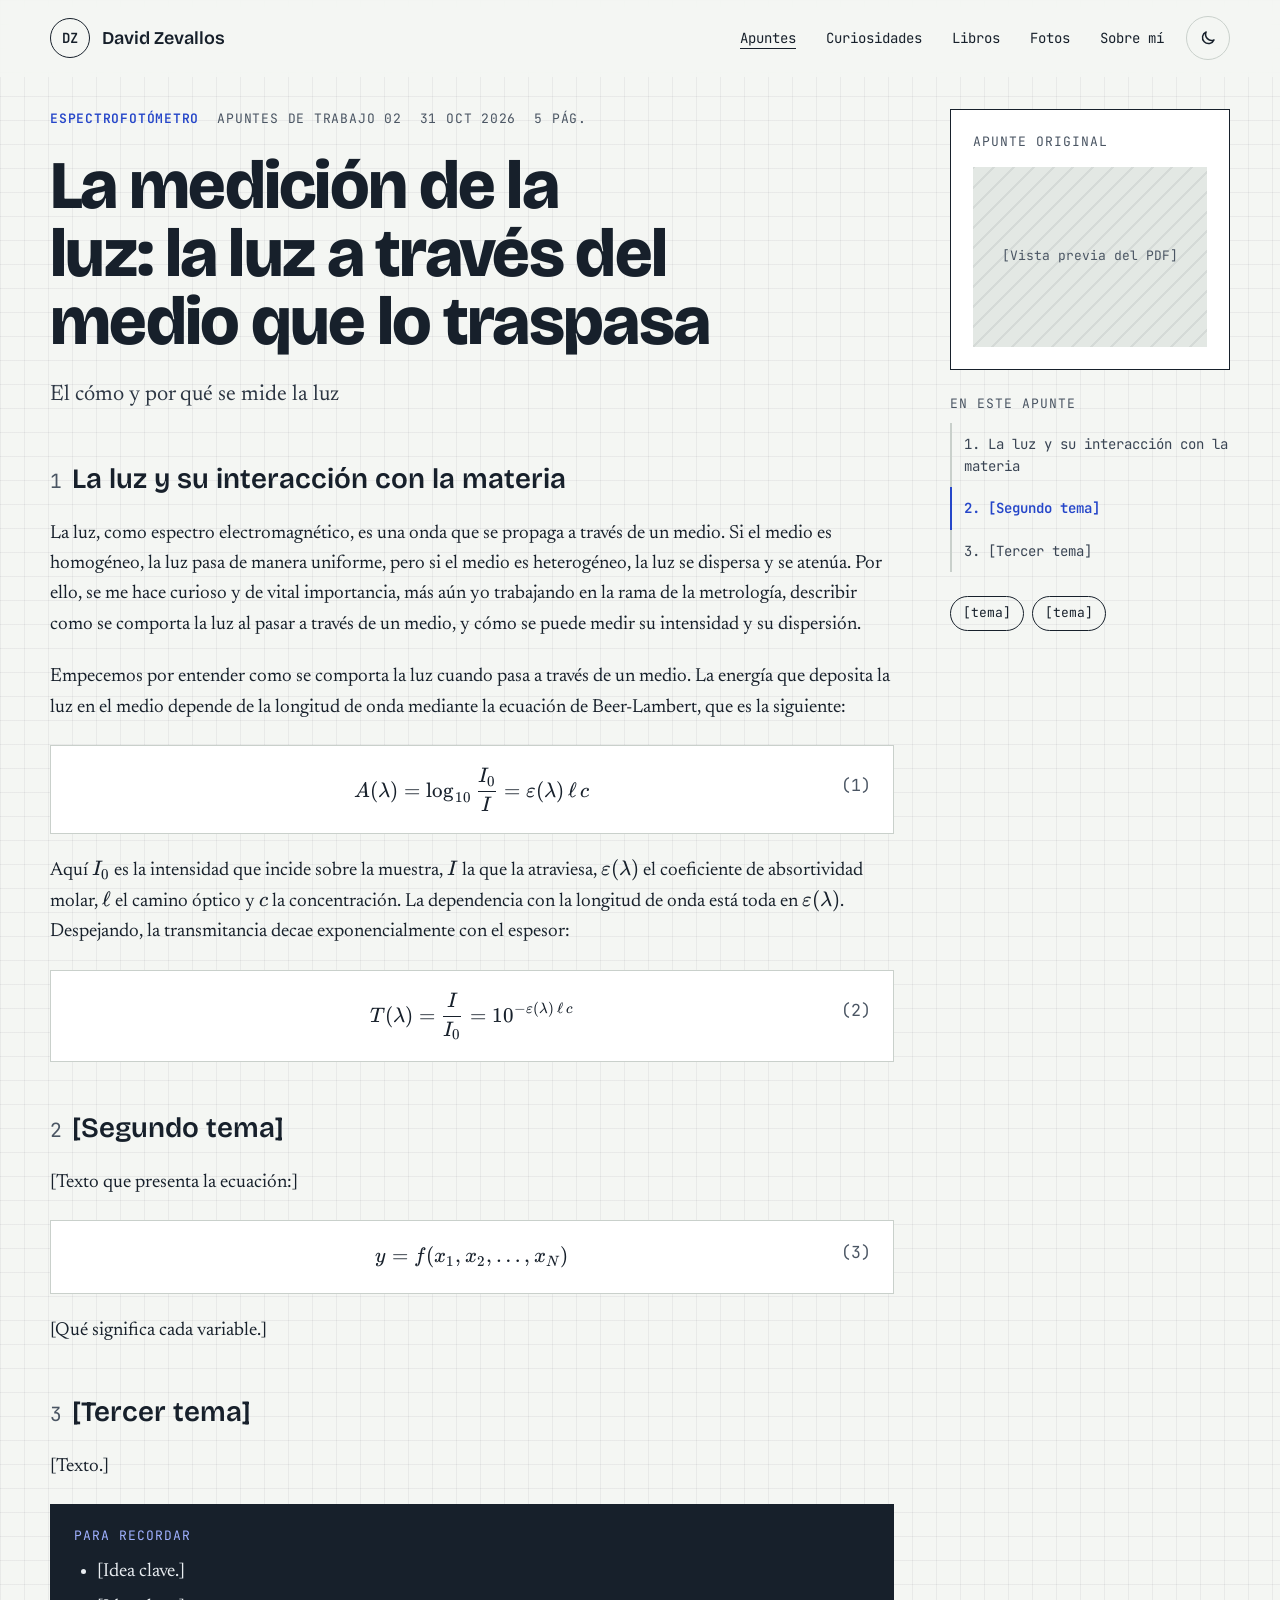
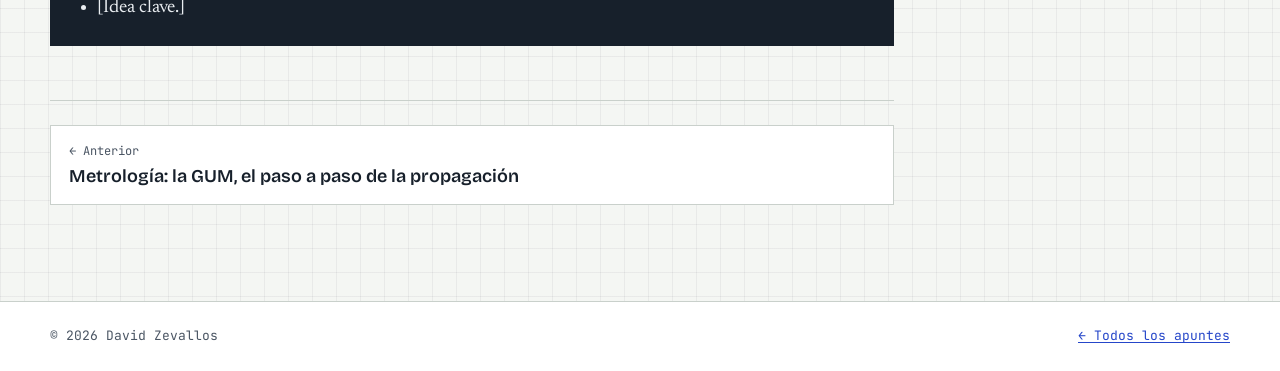
==== apuntes/espectrofotometro.html @ 340b2065 "Actualización Final" ====
<!doctype html>
<html lang="es">
<head>
  <meta charset="utf-8">
  <meta name="viewport" content="width=device-width, initial-scale=1, viewport-fit=cover">
  <title>La medición de la luz: la luz a través del medio que lo traspasa</title>
  <meta name="description" content="Apunte de Metrología: cómo y por qué se mide la luz; la ley de Beer–Lambert.">
  <meta name="color-scheme" content="light dark">
  <link rel="icon" href="data:image/svg+xml,%3Csvg xmlns='http://www.w3.org/2000/svg' viewBox='0 0 64 64'%3E%3Ccircle cx='32' cy='32' r='29' fill='%2317202B'/%3E%3Ctext x='32' y='41' font-family='monospace' font-size='24' font-weight='700' fill='%23F4F6F3' text-anchor='middle'%3EDZ%3C/text%3E%3C/svg%3E">
  <script>
    try {
      var t = localStorage.getItem('tema');
      if (t === 'claro' || t === 'oscuro') document.documentElement.dataset.tema = t;
    } catch (e) {}
  </script>
  <link rel="preconnect" href="https://fonts.googleapis.com">
  <link rel="preconnect" href="https://fonts.gstatic.com" crossorigin>
  <link rel="stylesheet" href="https://fonts.googleapis.com/css2?family=Bricolage+Grotesque:opsz,wght@12..96,400;12..96,600;12..96,800&family=Newsreader:ital,opsz,wght@0,6..72,400;0,6..72,500;1,6..72,400&family=JetBrains+Mono:wght@400;600&display=swap">
  <link rel="stylesheet" href="../vendor/katex/katex.min.css">
  <link rel="stylesheet" href="../css/styles.css">
  <script src="../vendor/katex/katex.min.js" defer></script>
  <script src="../vendor/katex/auto-render.min.js" defer></script>
  <script src="../js/latex.js" defer></script>
  <script src="../js/datos.js" defer></script>
  <script src="../js/main.js" defer></script>
</head>
<body data-pagina="apunte">

  <a class="saltar" href="#contenido">Saltar al contenido</a>

  <header class="cabecera">
    <div class="contenedor cabecera__fila">
      <a class="marca" href="../index.html" aria-label="David Zevallos, inicio">
        <span class="marca__sello" aria-hidden="true">DZ</span>
        <span class="marca__nombre">David Zevallos</span>
      </a>
      <button class="menu-boton" type="button" aria-expanded="false" aria-controls="menu-principal" aria-label="Abrir menú">
        <svg viewBox="0 0 24 24" width="22" height="22" aria-hidden="true"><path d="M4 7h16M4 12h16M4 17h16"/></svg>
      </button>
      <nav id="menu-principal" class="menu" aria-label="Secciones">
        <a href="../index.html#apuntes" aria-current="page">Apuntes</a>
        <a href="../index.html#curiosidades">Curiosidades</a>
        <a href="../index.html#libros">Libros</a>
        <a href="../index.html#fotos">Fotos</a>
        <a href="../index.html#sobre-mi">Sobre mí</a>
        <button class="tema-boton" type="button" aria-label="Cambiar a tema oscuro">
          <svg class="icono-luna" viewBox="0 0 24 24" width="18" height="18" aria-hidden="true"><path d="M20 14.5A8 8 0 0 1 9.5 4a8 8 0 1 0 10.5 10.5Z"/></svg>
          <svg class="icono-sol" viewBox="0 0 24 24" width="18" height="18" aria-hidden="true"><circle cx="12" cy="12" r="4"/><path d="M12 2v2M12 20v2M4.9 4.9l1.4 1.4M17.7 17.7l1.4 1.4M2 12h2M20 12h2M4.9 19.1l1.4-1.4M17.7 6.3l1.4-1.4"/></svg>
        </button>
      </nav>
    </div>
  </header>

  <main id="contenido" class="contenedor nota-pagina">

    <article class="nota">
      <!-- ============ DATOS DE LA CLASE ============ -->
      <p class="nota__meta">
        <strong>Espectrofotómetro</strong>
        <span> Apuntes de trabajo 02</span>
        <time datetime="2026-10-31">31 oct 2026</time>
        <span>5 pág.</span>
      </p>
      <h1 class="nota__titulo">La medición de la luz: la luz a través del medio que lo traspasa</h1>
      <p class="nota__entrada">El cómo y por qué se mide la luz</p>

      <!-- ============ BLOQUES PARA COPIAR (LaTeX) ============

      Sección nueva (id sin espacios ni tildes; agrégala también al índice del lateral):
        <section id="seccion-x" aria-labelledby="h-seccion-x">
          <h2 id="h-seccion-x"><span class="num">4</span>Título</h2>
        </section>

      Matemática dentro de un párrafo:
        <p>La variable $x_i$ tiene incertidumbre $u(x_i)$.</p>

      Ecuación numerada (el número va con \tag):
        <div class="ecuacion">
          $$ y = x \pm U \tag{2} $$
        </div>

      Ecuación sin número (sin \tag):
        <div class="ecuacion">
          $$ U = k\,u_c(y) $$
        </div>

      Varias líneas alineadas en el signo =:
        <div class="ecuacion">
          $$
          \begin{aligned}
            u_c^2(y) &= \sum_{i=1}^{N} c_i^2\,u^2(x_i) \\
            c_i &= \pdv{f}{x_i}
          \end{aligned}
          \tag{3}
          $$
        </div>

      Ojo: usa \lt y \gt en vez de < y >.

      Recuadro:
        <div class="recuadro">
          <p class="etiqueta">Para recordar</p>
          <ul>
            <li>Idea con fórmula: $k = 2$ da aprox. 95 % de cobertura.</li>
          </ul>
        </div>

      ======================================================= -->

      <!-- 1 -->
      <section id="seccion-1" aria-labelledby="h-seccion-1">
        <h2 id="h-seccion-1"><span class="num">1</span>La luz y su interacción con la materia</h2>
      </section>
      <p>
        La luz, como espectro electromagnético, es una onda que se propaga a través de un medio. Si el medio es homogéneo, la luz pasa de manera uniforme, pero si el medio es heterogéneo, la luz se dispersa y se atenúa. Por ello, se me hace curioso y de vital importancia, más aún yo trabajando en la rama de la metrología, describir como se comporta la luz al pasar a través de un medio, y cómo se puede medir su intensidad y su dispersión.
      </p>
      <p>
        Empecemos por entender como se comporta la luz cuando pasa a través de un medio. La energía que deposita la luz en el medio depende de la longitud de onda mediante la ecuación de Beer-Lambert, que es la siguiente:
      </p>
      <div class="ecuacion">
        $$ A(\lambda) = \log_{10}\frac{I_0}{I} = \varepsilon(\lambda)\,\ell\,c \tag{1} $$
      </div>
      <p>
        Aquí $I_0$ es la intensidad que incide sobre la muestra, $I$ la que la atraviesa, $\varepsilon(\lambda)$ el coeficiente de absortividad molar, $\ell$ el camino óptico y $c$ la concentración. La dependencia con la longitud de onda está toda en $\varepsilon(\lambda)$. Despejando, la transmitancia decae exponencialmente con el espesor:
      </p>
      <div class="ecuacion">
        $$ T(\lambda) = \frac{I}{I_0} = 10^{-\varepsilon(\lambda)\,\ell\,c} \tag{2} $$
      </div>
      <!-- 2 -->
      <section id="seccion-2" aria-labelledby="h-seccion-2">
        <h2 id="h-seccion-2"><span class="num">2</span>[Segundo tema]</h2>
      </section>
      <p>[Texto que presenta la ecuación:]</p>
      <div class="ecuacion">
        $$ y = f(x_1, x_2, \dots, x_N) \tag{3} $$
      </div>
      <p>[Qué significa cada variable.]</p>

      <!-- 3 -->
      <section id="seccion-3" aria-labelledby="h-seccion-3">
        <h2 id="h-seccion-3"><span class="num">3</span>[Tercer tema]</h2>
      </section>
      <p>[Texto.]</p>

      <div class="recuadro">
        <p class="etiqueta">Para recordar</p>
        <ul>
          <li>[Idea clave.]</li>
          <li>[Idea clave.]</li>
        </ul>
      </div>

      <nav class="vecinos" id="vecinos" data-url="apuntes/espectrofotometro.html" aria-label="Otros apuntes"></nav>
    </article>

    <aside class="lateral">
      <div class="pdf-caja">
        <p class="etiqueta">Apunte original</p>
        <div class="hueco">[Vista previa del PDF]</div>
        <!-- Cuando subas el PDF a pdf/, quita este comentario:
        <a class="boton boton--lleno" href="../pdf/espectrofotometro.pdf" target="_blank" rel="noopener">
          <svg viewBox="0 0 24 24" width="18" height="18" aria-hidden="true"><path d="M12 4v11M7 10l5 5 5-5M5 20h14"/></svg>
          Abrir PDF
        </a>
        -->
      </div>

      <nav class="indice" aria-label="En este apunte">
        <p class="etiqueta">En este apunte</p>
        <a href="#seccion-1">1. La luz y su interacción con la materia</a>
        <a href="#seccion-2">2. [Segundo tema]</a>
        <a href="#seccion-3">3. [Tercer tema]</a>
      </nav>

      <ul class="temas" aria-label="Temas">
        <li>[tema]</li>
        <li>[tema]</li>
      </ul>
    </aside>

  </main>

  <footer class="pie superficie">
    <div class="contenedor pie__fila">
      <span>© <span id="anio">2026</span> David Zevallos</span>
      <a href="../index.html#apuntes">← Todos los apuntes</a>
    </div>
  </footer>
</body>
</html>
---- css/styles.css ----
/* =========================================================================
   styles.css — David Zevallos
   Concepto: cuaderno de laboratorio. Papel milimetrado, tinta oscura,
   un acento azul de bolígrafo y otro ocre para lo curioso.
   ========================================================================= */

/* ---------- Tokens (tema claro) ---------- */
:root {
  --papel: #F4F6F3;
  --rejilla: rgba(23, 32, 43, 0.055);
  --superficie: #FFFFFF;
  --tinta: #17202B;
  --tinta-2: #2C3643;
  --tinta-3: #3A4554;
  --gris: #4A5563;
  --linea: #C9D0CB;
  --acento: #2546C9;
  --acento-hover: #17318F;
  --calido: #9A4708;
  --hueco: #E3E8E4;
  --hueco-raya: rgba(23, 32, 43, 0.07);

  /* La banda de apuntes es oscura en ambos temas */
  --banda: #17202B;
  --banda-tinta: #E9EDF1;
  --banda-gris: #B7C1CC;
  --banda-linea: #3A4757;
  --banda-acento: #9FB0FF;
  --banda-chip: #4C5A6B;

  --f-titulo: 'Bricolage Grotesque', 'Segoe UI', system-ui, sans-serif;
  --f-texto: 'Newsreader', Georgia, 'Times New Roman', serif;
  --f-dato: 'JetBrains Mono', ui-monospace, 'SFMono-Regular', Menlo, Consolas, monospace;

  --ancho: 1180px;
  --gutter: max(16px, env(safe-area-inset-left, 0px));
  --gutter-d: max(16px, env(safe-area-inset-right, 0px));

  color-scheme: light;
}

/* ---------- Tema oscuro: sistema ---------- */
@media (prefers-color-scheme: dark) {
  :root:not([data-tema="claro"]) {
    --papel: #10151C;
    --rejilla: rgba(233, 237, 241, 0.045);
    --superficie: #18202A;
    --tinta: #E6EAEE;
    --tinta-2: #CDD4DC;
    --tinta-3: #B4BDC7;
    --gris: #9AA5B1;
    --linea: #2E3946;
    --acento: #93A6FF;
    --acento-hover: #C0CBFF;
    --calido: #E8A266;
    --hueco: #1E2732;
    --hueco-raya: rgba(233, 237, 241, 0.06);
    --banda: #0A0E13;
    --banda-linea: #26313D;
    color-scheme: dark;
  }
}
/* ---------- Tema oscuro: elegido con el botón ---------- */
:root[data-tema="oscuro"] {
  --papel: #10151C;
  --rejilla: rgba(233, 237, 241, 0.045);
  --superficie: #18202A;
  --tinta: #E6EAEE;
  --tinta-2: #CDD4DC;
  --tinta-3: #B4BDC7;
  --gris: #9AA5B1;
  --linea: #2E3946;
  --acento: #93A6FF;
  --acento-hover: #C0CBFF;
  --calido: #E8A266;
  --hueco: #1E2732;
  --hueco-raya: rgba(233, 237, 241, 0.06);
  --banda: #0A0E13;
  --banda-linea: #26313D;
  color-scheme: dark;
}

/* ---------- Base ---------- */
*, *::before, *::after { box-sizing: border-box; }

html { scroll-behavior: smooth; scroll-padding-top: 88px; -webkit-text-size-adjust: 100%; }
@media (prefers-reduced-motion: reduce) { html { scroll-behavior: auto; } }

body {
  margin: 0;
  background-color: var(--papel);
  background-image:
    linear-gradient(var(--rejilla) 1px, transparent 1px),
    linear-gradient(90deg, var(--rejilla) 1px, transparent 1px);
  background-size: 24px 24px;
  color: var(--tinta);
  font-family: var(--f-texto);
  font-size: 1.1875rem;
  line-height: 1.6;
  text-rendering: optimizeLegibility;
}

[hidden] { display: none !important; }
img { max-width: 100%; display: block; }
svg { fill: none; stroke: currentColor; stroke-width: 2; stroke-linecap: round; stroke-linejoin: round; }

a { color: var(--acento); text-underline-offset: 0.18em; }
a:hover { color: var(--acento-hover); }

:focus-visible { outline: 2px solid var(--acento); outline-offset: 3px; border-radius: 4px; }

h1, h2, h3 { text-wrap: balance; }
p { margin: 0; }

.visualmente-oculto {
  position: absolute; width: 1px; height: 1px; padding: 0; margin: -1px;
  overflow: hidden; clip: rect(0 0 0 0); white-space: nowrap; border: 0;
}

.saltar {
  position: absolute; left: 16px; top: -60px; z-index: 50;
  background: var(--tinta); color: var(--papel); padding: 10px 16px;
  font-family: var(--f-dato); font-size: 0.875rem; text-decoration: none;
}
.saltar:focus { top: calc(12px + env(safe-area-inset-top, 0px)); color: var(--papel); }

.contenedor {
  width: 100%;
  max-width: calc(var(--ancho) + 48px);
  margin-inline: auto;
  padding-left: max(24px, var(--gutter));
  padding-right: max(24px, var(--gutter-d));
}
@media (max-width: 480px) {
  .contenedor { padding-left: var(--gutter); padding-right: var(--gutter-d); }
}

/* ---------- Piezas pequeñas ---------- */
.etiqueta {
  font-family: var(--f-dato);
  font-size: 0.8125rem;
  letter-spacing: 0.08em;
  text-transform: uppercase;
  color: var(--gris);
}
.etiqueta--clara { color: var(--banda-acento); }
.etiqueta--calida { color: var(--calido); }

.boton {
  display: inline-flex; align-items: center; gap: 10px;
  min-height: 48px; padding: 0 22px;
  border-radius: 999px;
  font-family: var(--f-titulo); font-weight: 600; font-size: 1.0625rem;
  text-decoration: none;
  transition: transform 0.15s ease, background-color 0.15s ease;
}
.boton:active { transform: translateY(1px); }
.boton--lleno { background: var(--tinta); color: var(--papel); }
.boton--lleno:hover { background: var(--tinta-2); color: var(--papel); }
.boton--borde { border: 1.5px solid var(--tinta); color: var(--tinta); }
.boton--borde:hover { background: var(--superficie); color: var(--tinta); }

.insignia {
  display: inline-block;
  margin-left: 10px;
  padding: 2px 8px;
  border: 1px solid currentColor;
  border-radius: 999px;
  font-family: var(--f-dato);
  font-size: 0.6875rem;
  letter-spacing: 0.06em;
  text-transform: uppercase;
  vertical-align: 1px;
}

/* ---------- Cabecera ---------- */
body::before {
  content: ""; position: fixed; inset: 0 0 auto;
  height: env(safe-area-inset-top, 0px); z-index: 30;
  background: var(--papel);
}

.cabecera {
  position: sticky; top: env(safe-area-inset-top, 0px); z-index: 20;
  background: color-mix(in srgb, var(--papel) 88%, transparent);
  -webkit-backdrop-filter: blur(10px);
  backdrop-filter: blur(10px);
  border-bottom: 1px solid transparent;
}
.cabecera__fila {
  display: flex; align-items: center; justify-content: space-between; gap: 16px;
  padding-block: 16px;
}

.marca { display: flex; align-items: center; gap: 12px; color: var(--tinta); text-decoration: none; }
.marca:hover { color: var(--tinta); }
.marca__sello {
  width: 40px; height: 40px; flex: none;
  display: grid; place-items: center;
  border: 1.5px solid var(--tinta); border-radius: 50%;
  font-family: var(--f-dato); font-size: 0.875rem; font-weight: 600;
}
.marca__nombre { font-family: var(--f-titulo); font-weight: 600; font-size: 1.125rem; }

.menu { display: flex; align-items: center; gap: 2px; font-family: var(--f-dato); font-size: 0.875rem; }
.menu a {
  display: inline-flex; align-items: center; min-height: 44px; padding: 0 14px;
  color: var(--tinta); text-decoration: none; border-radius: 999px;
}
.menu a:hover { background: var(--superficie); color: var(--tinta); }
.menu a[aria-current="page"] { text-decoration: underline; text-underline-offset: 0.35em; }

.tema-boton, .menu-boton {
  width: 44px; height: 44px; flex: none;
  display: inline-grid; place-items: center;
  margin-left: 6px;
  border: 1.5px solid var(--linea); border-radius: 50%;
  background: transparent; color: var(--tinta); cursor: pointer;
}
.tema-boton:hover, .menu-boton:hover { border-color: var(--tinta); }
.icono-sol { display: none; }
:root[data-tema="oscuro"] .icono-sol { display: block; }
:root[data-tema="oscuro"] .icono-luna { display: none; }
@media (prefers-color-scheme: dark) {
  :root:not([data-tema="claro"]) .icono-sol { display: block; }
  :root:not([data-tema="claro"]) .icono-luna { display: none; }
}

.menu-boton { display: none; }

@media (max-width: 760px) {
  .menu-boton { display: inline-grid; }
  .menu {
    position: absolute; left: 0; right: 0; top: 100%;
    flex-direction: column; align-items: stretch; gap: 0;
    padding: 8px var(--gutter-d) 16px var(--gutter);
    background: var(--papel);
    border-bottom: 1.5px solid var(--tinta);
    display: none;
  }
  .menu--abierto { display: flex; }
  .menu a { min-height: 52px; border-radius: 0; border-bottom: 1px solid var(--linea); font-size: 1rem; }
  .tema-boton { margin: 12px 0 0; align-self: flex-start; }
}

/* ---------- Portada ---------- */
.portada {
  display: flex; flex-wrap: wrap; align-items: flex-end; gap: 56px;
  padding-top: 56px; padding-bottom: 88px;
}
.portada__texto { flex: 999 1 520px; min-width: 0; display: flex; flex-direction: column; gap: 24px; }
.portada__titulo {
  margin: 0;
  font-family: var(--f-titulo); font-weight: 800;
  font-size: clamp(3.25rem, 9vw, 7rem);
  line-height: 0.92; letter-spacing: -0.03em;
}
.portada__intro { max-width: 34em; font-size: 1.375rem; color: var(--tinta-2); }
.acciones { display: flex; flex-wrap: wrap; gap: 12px; padding-top: 8px; }

.ficha {
  flex: 1 1 360px; min-width: 0;
  display: flex; flex-direction: column; gap: 14px;
  padding: 24px 26px;
  background: var(--superficie);
  border: 1.5px solid var(--tinta);
  box-shadow: 6px 6px 0 var(--tinta);
}
.ficha__cabeza {
  display: flex; justify-content: space-between; gap: 12px;
  font-family: var(--f-dato); font-size: 0.8125rem; color: var(--gris);
}
.ficha__nota { font-size: 1rem; line-height: 1.5; color: var(--gris); }

/* MathML nativo */
math { font-family: 'STIX Two Math', 'Cambria Math', 'Latin Modern Math', math; }
math[display="block"] { font-size: 1.35em; margin: 0; }
.ecuacion-scroll { overflow-x: auto; padding-block: 6px; }

/* ---------- Secciones ---------- */
.seccion { display: flex; flex-direction: column; gap: 32px; padding-block: 88px; }
.seccion__cabeza {
  display: flex; flex-wrap: wrap; align-items: flex-end; justify-content: space-between; gap: 16px 24px;
}
.seccion__cabeza > div { display: flex; flex-direction: column; gap: 8px; min-width: 0; }
.seccion__titulo {
  margin: 0;
  font-family: var(--f-titulo); font-weight: 800;
  font-size: clamp(2.25rem, 5vw, 3.5rem);
  line-height: 1.02; letter-spacing: -0.02em;
}
.contador { font-family: var(--f-dato); font-size: 0.875rem; color: var(--gris); }

.seccion-borde { border-top: 1.5px solid var(--tinta); }
.superficie { background: var(--superficie); }

/* ---------- Banda de apuntes ---------- */
.banda { background: var(--banda); color: var(--banda-tinta); }
.banda .contador { color: var(--banda-gris); }
.banda :focus-visible { outline-color: var(--banda-acento); }

.herramientas { display: flex; flex-wrap: wrap; align-items: center; justify-content: space-between; gap: 16px; }
.filtros { display: flex; flex-wrap: wrap; gap: 8px; }

.chip {
  min-height: 44px; padding: 0 18px;
  border: 1.5px solid var(--banda-chip); border-radius: 999px;
  background: transparent; color: var(--banda-tinta);
  font-family: var(--f-dato); font-size: 0.875rem;
  cursor: pointer;
  transition: background-color 0.15s ease, border-color 0.15s ease;
}
.chip:hover { border-color: var(--banda-tinta); }
.chip[aria-pressed="true"] {
  background: var(--banda-acento); border-color: var(--banda-acento);
  color: #17202B; font-weight: 600;
}

.buscador {
  flex: 0 1 300px; min-width: 0;
  display: flex; align-items: center; gap: 10px;
  min-height: 44px; padding: 0 16px;
  border: 1.5px solid var(--banda-chip); border-radius: 999px;
  color: var(--banda-gris);
}
.buscador:focus-within { border-color: var(--banda-acento); }
.buscador input {
  flex: 1; min-width: 0;
  border: 0; background: transparent; outline: none;
  color: var(--banda-tinta);
  font-family: var(--f-dato); font-size: 0.9375rem;
}
.buscador input::placeholder { color: var(--banda-gris); opacity: 1; }
@media (max-width: 760px) { .buscador { flex-basis: 100%; } }

.lista-apuntes { list-style: none; margin: 0; padding: 0; border-top: 1px solid var(--banda-linea); }
.apunte {
  display: flex; flex-wrap: wrap; align-items: baseline; gap: 6px 28px;
  padding: 22px 12px;
  border-bottom: 1px solid var(--banda-linea);
  color: var(--banda-tinta); text-decoration: none;
  transition: background-color 0.15s ease, padding-left 0.2s ease;
}
a.apunte:hover { background: rgba(159, 176, 255, 0.08); color: var(--banda-tinta); padding-left: 20px; }
.apunte--pendiente { opacity: 0.72; }
.apunte__curso {
  flex: 0 0 170px;
  font-family: var(--f-dato); font-size: 0.8125rem; letter-spacing: 0.04em; text-transform: uppercase;
  color: var(--banda-acento);
}
.apunte__titulo {
  flex: 999 1 360px; min-width: 0;
  font-family: var(--f-titulo); font-weight: 600; font-size: 1.375rem; line-height: 1.3;
}
.apunte__meta { flex: 0 0 auto; font-family: var(--f-dato); font-size: 0.8125rem; color: var(--banda-gris); font-variant-numeric: tabular-nums; }
.vacio { font-size: 1.0625rem; color: var(--banda-gris); padding: 16px 0; }

/* ---------- Curiosidades ---------- */
.rejilla-curiosidades { display: grid; grid-template-columns: repeat(auto-fill, minmax(260px, 1fr)); gap: 20px; }
.curiosidad {
  display: flex; flex-direction: column; gap: 14px;
  padding: 26px;
  background: var(--superficie);
  border: 1px solid var(--linea);
  transition: transform 0.2s ease, border-color 0.2s ease;
}
.curiosidad:hover { transform: translateY(-3px); border-color: var(--tinta); }
@media (prefers-reduced-motion: reduce) { .curiosidad:hover { transform: none; } }
.curiosidad__dato { font-family: var(--f-dato); font-size: 2.125rem; font-weight: 600; line-height: 1; color: var(--acento); }
.curiosidad__titulo { margin: 0; font-family: var(--f-titulo); font-weight: 600; font-size: 1.3125rem; line-height: 1.25; }
.curiosidad__texto { font-size: 1.0625rem; color: var(--tinta-3); }

/* ---------- Hueco (lugar para una imagen que aún no está) ---------- */
.hueco {
  display: flex; align-items: center; justify-content: center;
  padding: 16px; text-align: center;
  background-color: var(--hueco);
  background-image: repeating-linear-gradient(135deg, var(--hueco-raya) 0 2px, transparent 2px 14px);
  font-family: var(--f-dato); font-size: 0.8125rem; color: var(--gris);
}
.visor__posicion { font-family: var(--f-dato); font-size: 0.8125rem; color: var(--gris); min-width: 3.5em; text-align: center; font-variant-numeric: tabular-nums; }

/* ---------- Sobre mí ---------- */
.sobre-mi { flex-direction: row; flex-wrap: wrap; gap: 48px; padding-block: 80px; }
.sobre-mi__cabeza { flex: 1 1 280px; min-width: 0; display: flex; flex-direction: column; gap: 8px; }
.sobre-mi__texto { flex: 999 1 520px; min-width: 0; max-width: 40em; display: flex; flex-direction: column; gap: 18px; }
.cita { display: flex; flex-direction: column; gap: 6px; padding: 16px 18px; background: var(--papel); font-size: 1rem; line-height: 1.5; }
.enlaces {
  list-style: none; margin: 0; padding: 0;
  display: flex; flex-wrap: wrap; align-items: center; gap: 8px 24px;
  font-family: var(--f-dato); font-size: 0.9375rem;
}
.enlaces li { display: flex; align-items: center; gap: 10px; }
.enlaces a { display: inline-flex; align-items: center; min-height: 44px; }
.copiar {
  min-height: 32px; padding: 0 12px;
  border: 1px solid var(--linea); border-radius: 999px;
  background: transparent; color: var(--tinta); cursor: pointer;
  font-family: var(--f-dato); font-size: 0.75rem;
}
.copiar:hover { border-color: var(--tinta); }

/* ---------- Pie ---------- */
.pie { border-top: 1px solid var(--linea); }
.pie__fila {
  display: flex; flex-wrap: wrap; justify-content: space-between; gap: 12px;
  padding-block: 24px;
  font-family: var(--f-dato); font-size: 0.8125rem; color: var(--gris);
}

/* =========================================================================
   PÁGINA DE APUNTE
   ========================================================================= */
.nota-pagina { display: flex; flex-wrap: wrap; align-items: flex-start; gap: 56px; padding-top: 32px; padding-bottom: 96px; }

.nota { flex: 999 1 600px; min-width: 0; max-width: 46em; display: flex; flex-direction: column; gap: 22px; }
.nota__meta {
  display: flex; flex-wrap: wrap; gap: 6px 18px;
  font-family: var(--f-dato); font-size: 0.8125rem; letter-spacing: 0.06em; text-transform: uppercase; color: var(--gris);
}
.nota__meta strong { color: var(--acento); font-weight: 600; }
.nota__titulo {
  margin: 0;
  font-family: var(--f-titulo); font-weight: 800;
  font-size: clamp(2.5rem, 6vw, 4.25rem);
  line-height: 1; letter-spacing: -0.025em;
}
.nota__entrada { font-size: 1.375rem; color: var(--tinta-2); }
.nota h2 {
  margin: 28px 0 0;
  font-family: var(--f-titulo); font-weight: 600; font-size: 1.75rem; line-height: 1.2;
}
.nota h2 .num { font-family: var(--f-dato); font-weight: 400; font-size: 0.7em; color: var(--gris); margin-right: 10px; }

.ecuacion {
  display: flex; align-items: center; gap: 16px;
  margin: 0;
  padding: 18px 22px;
  background: var(--superficie);
  border: 1px solid var(--linea);
}
.ecuacion .ecuacion-scroll { flex: 1 1 auto; min-width: 0; }
.ecuacion__num { flex: none; font-family: var(--f-dato); font-size: 0.875rem; color: var(--gris); }

.recuadro {
  display: flex; flex-direction: column; gap: 10px;
  padding: 22px 24px;
  background: var(--banda); color: var(--banda-tinta);
}
.recuadro .etiqueta { color: var(--banda-acento); }
.recuadro ul { margin: 0; padding-left: 1.2em; display: flex; flex-direction: column; gap: 6px; }

.vecinos { display: flex; flex-wrap: wrap; gap: 16px; margin-top: 32px; padding-top: 24px; border-top: 1px solid var(--linea); }
.vecino {
  flex: 1 1 240px; min-width: 0;
  display: flex; flex-direction: column; gap: 4px;
  padding: 16px 18px;
  background: var(--superficie); border: 1px solid var(--linea);
  color: var(--tinta); text-decoration: none;
}
a.vecino:hover { border-color: var(--tinta); color: var(--tinta); }
.vecino--derecha { text-align: right; align-items: flex-end; }
.vecino--pendiente { opacity: 0.7; }
.vecino--pendiente .insignia { margin-left: 0; align-self: inherit; color: var(--gris); }
.vecino__rotulo { font-family: var(--f-dato); font-size: 0.75rem; color: var(--gris); }
.vecino__titulo { font-family: var(--f-titulo); font-weight: 600; font-size: 1.125rem; line-height: 1.3; }

.lateral { flex: 1 1 280px; min-width: 0; display: flex; flex-direction: column; gap: 24px; }
@media (min-width: 1000px) { .lateral { position: sticky; top: 96px; } }

.pdf-caja {
  display: flex; flex-direction: column; gap: 14px;
  padding: 22px;
  background: var(--superficie); border: 1.5px solid var(--tinta);
}
.pdf-caja .hueco { height: 180px; }
.pdf-caja .boton { justify-content: center; }

.indice { display: flex; flex-direction: column; font-family: var(--f-dato); font-size: 0.875rem; }
.indice .etiqueta { padding-bottom: 8px; }
.indice a {
  display: block; padding: 10px 0 10px 12px;
  border-left: 2px solid var(--linea);
  color: var(--tinta-3); text-decoration: none;
}
.indice a:hover { color: var(--tinta); border-left-color: var(--tinta); }
.indice a[aria-current="true"] { color: var(--acento); border-left-color: var(--acento); font-weight: 600; }

.temas { display: flex; flex-wrap: wrap; gap: 8px; list-style: none; margin: 0; padding: 0; font-family: var(--f-dato); font-size: 0.8125rem; }
.temas li { padding: 6px 12px; border: 1px solid var(--tinta); border-radius: 999px; }

/* ---------- Impresión: los apuntes se imprimen limpios ---------- */
@media print {
  body { background: #fff; color: #000; font-size: 11pt; }
  .cabecera, .lateral, .vecinos, .pie, .saltar { display: none !important; }
  .ecuacion, .recuadro { background: #fff; color: #000; border: 1px solid #999; }
  .recuadro .etiqueta { color: #000; }
}

/* ---------- Ajustes ---------- */
.ficha { flex-basis: 430px; }
.ficha math[display="block"] { font-size: 1.15em; }
.vecino .insignia { align-self: flex-start; }
.vecino--derecha .insignia { align-self: flex-end; }

/* ---------- LaTeX (KaTeX) ---------- */
.katex { font-size: 1.12em; }
.katex-display { margin: 0; padding-block: 4px; }
.ecuacion {
  display: block;
  margin: 0;
  padding: 18px 22px;
  background: var(--superficie);
  border: 1px solid var(--linea);
  overflow-x: auto;
  overflow-y: hidden;
}
.ecuacion .katex-display > .katex { text-align: center; }
.ecuacion .katex .tag { font-family: var(--f-dato); font-size: 0.78em; color: var(--gris); }
.ficha .katex-display { text-align: left; }
.ficha .katex-display > .katex { text-align: left; font-size: 1.25em; }
.ecuacion-scroll { overflow-x: auto; overflow-y: hidden; }
.recuadro .katex, .banda .katex { color: inherit; }
.apunte__titulo .katex { font-size: 1em; }
@media (max-width: 480px) { .ecuacion { padding: 14px 12px; } }
@media print { .ecuacion { overflow: visible; } }

/* Equation number: on narrow screens it goes beside the equation (not on top of it)
   and the box scrolls sideways if the equation doesn't fit. */
@media (max-width: 700px) {
  .ecuacion .katex-display > .katex > .katex-html {
    display: flex; align-items: baseline;
    width: max-content; min-width: 100%;
  }
  .ecuacion .katex-display > .katex > .katex-html > .base:first-child { margin-left: auto; }
  .ecuacion .katex-display > .katex > .katex-html > .tag {
    position: static; margin-left: auto; padding-left: 1.2em; flex: none;
  }
}

/* =========================================================================
   LIBROS
   Portadas propias (no imitan las reales): papel milimetrado sobre un tono
   de tela, lomo marcado y la ecuación del libro al centro.
   ========================================================================= */
:root {
  --tapa-tinta: #F3F1EA;
  --ok: #1E7A4E;
}
@media (prefers-color-scheme: dark) {
  :root:not([data-tema="claro"]) { --ok: #6CCB9A; }
}
:root[data-tema="oscuro"] { --ok: #6CCB9A; }

.boton--chico { min-height: 44px; padding: 0 18px; font-size: 0.95rem; background: transparent; cursor: pointer; }

.chip--claro { border-color: var(--linea); color: var(--tinta); }
.chip--claro:hover { border-color: var(--tinta); }
.chip--claro[aria-pressed="true"] { background: var(--tinta); border-color: var(--tinta); color: var(--papel); }

/* Dato al azar */
.dato-azar {
  max-width: 46em;
  display: flex; flex-direction: column; gap: 8px;
  padding: 20px 24px;
  background: var(--superficie);
  border: 1.5px solid var(--tinta);
  box-shadow: 6px 6px 0 var(--calido);
  animation: aparecer 0.35s ease;
}
.dato-azar .etiqueta { color: var(--calido); }
.dato-azar__texto { font-size: 1.2rem; line-height: 1.5; }
.dato-azar__fuente { font-family: var(--f-dato); font-size: 0.85rem; color: var(--gris); }
.enlace-boton {
  padding: 0; border: 0; background: none; cursor: pointer;
  font: inherit; color: var(--acento); text-decoration: underline; text-underline-offset: 0.2em;
}
.enlace-boton:hover { color: var(--acento-hover); }
@keyframes aparecer { from { transform: translateY(6px); opacity: 0.4; } to { transform: none; opacity: 1; } }
@media (prefers-reduced-motion: reduce) { .dato-azar { animation: none; } }

/* Estante */
.estante {
  list-style: none; margin: 0; padding: 0;
  display: grid;
  grid-template-columns: repeat(6, minmax(0, 1fr));
  gap: 40px 24px;
}
.libro {
  width: 100%;
  display: flex; flex-direction: column; gap: 16px;
  padding: 0; border: 0; background: none;
  font: inherit; color: inherit; text-align: left; cursor: pointer;
}
.libro:focus-visible { outline-offset: 6px; }

.tapa {
  --tono: #2E3A48;
  position: relative;
  width: 100%;
  aspect-ratio: 2 / 3;
  display: flex; flex-direction: column; justify-content: space-between; gap: 10px;
  padding: 14px 14px 16px 24px;
  overflow: hidden;
  color: var(--tapa-tinta);
  background-color: var(--tono);
  background-image:
    linear-gradient(90deg, rgba(0,0,0,0.28) 0 9px, rgba(255,255,255,0.10) 9px 10px, transparent 10px),
    linear-gradient(rgba(255,255,255,0.07) 1px, transparent 1px),
    linear-gradient(90deg, rgba(255,255,255,0.07) 1px, transparent 1px),
    linear-gradient(160deg, rgba(255,255,255,0.10), transparent 45%, rgba(0,0,0,0.18));
  background-size: 100% 100%, 14px 14px, 14px 14px, 100% 100%;
  border-radius: 2px 6px 6px 2px;
  box-shadow: 0 1px 0 rgba(0,0,0,0.25), 8px 12px 22px -10px rgba(10,14,19,0.55);
  transition: transform 0.25s ease, box-shadow 0.25s ease;
}
.libro:hover .tapa, .libro:focus-visible .tapa {
  transform: translateY(-6px) rotate(-1.2deg);
  box-shadow: 0 1px 0 rgba(0,0,0,0.25), 14px 20px 28px -12px rgba(10,14,19,0.6);
}
@media (prefers-reduced-motion: reduce) {
  .tapa { transition: none; }
  .libro:hover .tapa, .libro:focus-visible .tapa { transform: none; }
}
.tapa__serie {
  display: flex; justify-content: space-between; gap: 8px;
  padding-bottom: 6px;
  border-bottom: 1px solid rgba(255,255,255,0.35);
  font-family: var(--f-dato); font-size: 0.66rem; letter-spacing: 0.1em; text-transform: uppercase;
  opacity: 0.85;
}
.tapa__ecuacion {
  flex: 1 1 auto; min-height: 0;
  display: flex; align-items: center; justify-content: center;
  overflow: hidden;
}
.tapa__ecuacion .katex-display { margin: 0; width: 100%; }
.tapa__ecuacion .katex { color: var(--tapa-tinta); }
.tapa__pie { display: flex; flex-direction: column; gap: 6px; }
.tapa__titulo {
  font-family: var(--f-titulo); font-weight: 800;
  font-size: 1.12rem; line-height: 1.05; letter-spacing: -0.01em;
  text-wrap: balance;
}
.tapa__autor { font-family: var(--f-dato); font-size: 0.68rem; line-height: 1.35; opacity: 0.85; }
.tapa--foto { padding: 0; background-image: none; }
.tapa--foto img { width: 100%; height: 100%; object-fit: cover; }

.libro__info { display: flex; flex-direction: column; gap: 4px; }
.libro__titulo { font-family: var(--f-titulo); font-weight: 600; font-size: 1.06rem; line-height: 1.25; }
.libro__autor { font-family: var(--f-dato); font-size: 0.78rem; color: var(--gris); }

.estado {
  align-self: flex-start;
  display: inline-flex; align-items: center; gap: 8px;
  margin-top: 6px; padding: 3px 10px;
  border: 1px solid currentColor; border-radius: 999px;
  font-family: var(--f-dato); font-size: 0.7rem; letter-spacing: 0.06em; text-transform: uppercase;
  font-variant-numeric: tabular-nums;
}
.estado--leido { color: var(--ok); }
.estado--leyendo { color: var(--acento); }
.estado--por-leer { color: var(--gris); }
.estado { white-space: nowrap; }
.estado-caja { display: flex; flex-direction: column; gap: 8px; align-self: stretch; }
.estado-caja .estado { color: var(--acento); }
.estado__barra { display: block; width: 100%; max-width: 140px; height: 4px; border-radius: 2px; background: var(--linea); overflow: hidden; color: var(--acento); }
.estado__barra > span { display: block; height: 100%; background: currentColor; }

/* Ficha del libro */
.ficha-libro {
  width: min(1000px, calc(100vw - 32px));
  max-height: calc(100dvh - 32px);
  padding: 0; overflow: hidden;
  border: 1.5px solid var(--tinta);
  background: var(--superficie); color: var(--tinta);
}
.ficha-libro::backdrop { background: rgba(10, 14, 19, 0.82); }
.ficha-libro__marco {
  max-height: calc(100dvh - 36px);
  overflow-y: auto;
  display: grid;
  grid-template-columns: minmax(200px, 300px) minmax(0, 1fr);
}
.ficha-libro__portada {
  padding: 32px 28px;
  background-color: var(--papel);
  background-image:
    linear-gradient(var(--rejilla) 1px, transparent 1px),
    linear-gradient(90deg, var(--rejilla) 1px, transparent 1px);
  background-size: 24px 24px;
  border-right: 1px solid var(--linea);
}
.ficha-libro__portada .tapa { position: sticky; top: 32px; }
.ficha-libro__texto { min-width: 0; padding: 32px 36px 28px; display: flex; flex-direction: column; gap: 10px; }
.ficha-libro__titulo {
  margin: 0;
  font-family: var(--f-titulo); font-weight: 800;
  font-size: clamp(1.8rem, 3.2vw, 2.5rem); line-height: 1.04; letter-spacing: -0.02em;
}
.ficha-libro__autor { font-family: var(--f-dato); font-size: 0.92rem; color: var(--gris); }
.ficha-libro__bloque { display: flex; flex-direction: column; gap: 10px; margin-top: 14px; padding-top: 16px; border-top: 1px solid var(--linea); }
.ficha-libro__comentario { font-size: 1.08rem; }
.ficha-libro__pendiente { font-style: italic; color: var(--gris); font-size: 1.02rem; }
.ficha-libro__curiosas { list-style: none; margin: 0; padding: 0; display: flex; flex-direction: column; gap: 12px; }
.ficha-libro__curiosas li { position: relative; padding-left: 1.5em; font-size: 1.04rem; line-height: 1.55; }
.ficha-libro__curiosas li::before {
  content: ""; position: absolute; left: 0.2em; top: 0.62em;
  width: 7px; height: 7px; background: var(--calido); transform: rotate(45deg);
}
.ficha-libro__ecuacion {
  padding: 14px 16px; overflow-x: auto; overflow-y: hidden;
  background: var(--papel); border: 1px solid var(--linea);
}
.ficha-libro__ecuacion .katex-display { margin: 0; }
.ficha-libro__nota { font-size: 1rem; color: var(--tinta-3); }
.ficha-libro__barra {
  grid-column: 1 / -1;
  position: sticky; bottom: 0;
  display: flex; align-items: center; justify-content: flex-end; gap: 6px;
  padding: 10px 12px;
  background: var(--superficie);
  border-top: 1px solid var(--linea);
}
.ficha-libro__barra button {
  width: 44px; height: 44px; display: grid; place-items: center;
  border: 1.5px solid var(--linea); border-radius: 50%;
  background: transparent; color: var(--tinta); cursor: pointer;
}
.ficha-libro__barra button:hover { border-color: var(--tinta); }

@media (max-width: 720px) {
  .ficha-libro__marco { grid-template-columns: minmax(0, 1fr); }
  .ficha-libro__portada { padding: 24px; border-right: 0; border-bottom: 1px solid var(--linea); display: flex; justify-content: center; }
  .ficha-libro__portada .tapa { position: static; width: min(220px, 60vw); }
  .ficha-libro__texto { padding: 24px 20px; }
}
@media (max-width: 1100px) { .estante { grid-template-columns: repeat(3, minmax(0, 1fr)); gap: 40px 28px; } }
@media (max-width: 480px) {
  .estante { grid-template-columns: repeat(2, minmax(0, 1fr)); gap: 32px 16px; }
  .tapa { padding: 10px 10px 12px 18px; }
}

/* Tapas: tamaños proporcionales al ancho de cada tapa */
.tapa { container-type: inline-size; }
.tapa__serie { font-size: clamp(0.55rem, 5cqi, 0.72rem); white-space: nowrap; }
.tapa__titulo { font-size: clamp(0.85rem, 8.6cqi, 1.6rem); white-space: normal; overflow-wrap: normal; }
.tapa__autor { font-size: clamp(0.58rem, 5.2cqi, 0.78rem); }
.tapa__ecuacion { font-size: clamp(11px, 8cqi, 20px); }

/* =========================================================================
   LITERATURA: tapas tipográficas con un motivo dibujado
   ========================================================================= */
.tapa--literatura {
  background-image:
    linear-gradient(90deg, rgba(0,0,0,0.28) 0 9px, rgba(255,255,255,0.10) 9px 10px, transparent 10px),
    radial-gradient(ellipse at 50% 42%, rgba(255,255,255,0.10), transparent 60%),
    linear-gradient(160deg, rgba(255,255,255,0.08), transparent 45%, rgba(0,0,0,0.22));
  background-size: 100% 100%;
}
.tapa--literatura .tapa__titulo {
  font-family: var(--f-texto); font-style: italic; font-weight: 500;
  letter-spacing: 0; line-height: 1.02;
  font-size: clamp(1rem, 11cqi, 2rem);
}
.tapa--literatura .tapa__serie { border-bottom-style: dotted; }
.tapa__motivo {
  flex: 1 1 auto; min-height: 0;
  display: flex; align-items: center; justify-content: center;
}
.tapa__motivo svg {
  width: 62%; max-width: 150px; height: auto;
  fill: none; stroke: var(--tapa-tinta); stroke-width: 1.6; color: var(--tapa-tinta);
  opacity: 0.9;
}
.ficha-libro__resumen { font-size: 1.08rem; }

/* =========================================================================
   FOTOS: BITÁCORA
   Fotos impresas pegadas en el cuaderno: margen blanco, cinta adhesiva,
   anotación a mano y la reseña al lado. Usa los mismos colores del sitio.
   ========================================================================= */
:root {
  --f-mano: 'Caveat', 'Segoe Print', 'Bradley Hand', cursive;
  --impresion: #FFFFFF;
  --sombra-impresion: rgba(23, 32, 43, 0.28);
  --cinta: rgba(154, 71, 8, 0.20);
  --cinta-2: rgba(37, 70, 201, 0.14);
}
@media (prefers-color-scheme: dark) {
  :root:not([data-tema="claro"]) {
    --impresion: #222B36;
    --sombra-impresion: rgba(0, 0, 0, 0.55);
    --cinta: rgba(232, 162, 102, 0.24);
    --cinta-2: rgba(147, 166, 255, 0.20);
  }
}
:root[data-tema="oscuro"] {
  --impresion: #222B36;
  --sombra-impresion: rgba(0, 0, 0, 0.55);
  --cinta: rgba(232, 162, 102, 0.24);
  --cinta-2: rgba(147, 166, 255, 0.20);
}

/* La impresión */
.impresion {
  position: relative;
  display: flex; flex-direction: column;
  margin: 0;
  padding: 10px 10px 0;
  background: var(--impresion);
  box-shadow: 0 1px 2px rgba(23, 32, 43, 0.10), 0 16px 32px -18px var(--sombra-impresion);
  transition: transform 0.35s cubic-bezier(.2, .7, .2, 1), box-shadow 0.35s ease;
}
/* Cinta adhesiva */
.impresion::before {
  content: ""; position: absolute; z-index: 1;
  top: -10px; left: 50%; width: 96px; height: 24px;
  transform: translateX(-50%) rotate(-3deg);
  background: var(--cinta);
  -webkit-backdrop-filter: blur(1px); backdrop-filter: blur(1px);
}
.impresion__foto { display: block; aspect-ratio: 4 / 3; overflow: hidden; background: var(--hueco); }
.impresion__foto > * { display: flex; width: 100%; height: 100%; object-fit: cover; transition: transform 0.6s ease; }
.impresion__nota {
  display: block;
  padding: 8px 4px 10px;
  font-family: var(--f-mano); font-size: 1.35rem; line-height: 1.1; font-weight: 500;
  color: var(--tinta-2);
  white-space: nowrap; overflow: hidden; text-overflow: ellipsis;
}

/* Recuadro de ejemplo (sin foto todavía) */
.foto-vacia {
  flex-direction: column; align-items: center; justify-content: center; gap: 8px;
  color: var(--gris);
  font-family: var(--f-dato); font-size: 0.75rem; letter-spacing: 0.04em;
  background-color: var(--hueco);
  background-image:
    radial-gradient(circle at var(--luz-x, 75%) var(--luz-y, 25%), color-mix(in srgb, var(--calido) 22%, transparent), transparent 55%),
    radial-gradient(circle at calc(100% - var(--luz-x, 75%)) calc(100% - var(--luz-y, 25%)), color-mix(in srgb, var(--acento) 16%, transparent), transparent 60%),
    linear-gradient(var(--rejilla) 1px, transparent 1px),
    linear-gradient(90deg, var(--rejilla) 1px, transparent 1px);
  background-size: 100% 100%, 100% 100%, 16px 16px, 16px 16px;
}
.foto-vacia svg { stroke-width: 1.5; opacity: 0.7; }

/* ---- Foto destacada ---- */
.destacada {
  display: grid;
  grid-template-columns: minmax(0, 7fr) minmax(0, 5fr);
  gap: 56px; align-items: center;
  padding-block: 8px 24px;
}
.destacada__boton { padding: 0; border: 0; background: none; cursor: zoom-in; color: inherit; font: inherit; display: block; width: 100%; }
.impresion--destacada { padding: 14px 14px 0; transform: rotate(-1.2deg); }
.impresion--destacada .impresion__foto { aspect-ratio: 3 / 2; }
.impresion--destacada .impresion__nota { font-size: 1.8rem; padding: 10px 6px 14px; }
.impresion--destacada::before { left: 18%; width: 110px; transform: translateX(-50%) rotate(-6deg); }
.impresion--destacada::after {
  content: ""; position: absolute; z-index: 1;
  top: -10px; right: 6%; width: 110px; height: 24px;
  transform: rotate(5deg);
  background: var(--cinta-2);
}
.destacada__boton:hover .impresion--destacada,
.destacada__boton:focus-visible .impresion--destacada { transform: rotate(0deg) translateY(-4px); box-shadow: 0 1px 2px rgba(23,32,43,.10), 0 26px 44px -20px var(--sombra-impresion); }
.destacada__boton:hover .impresion__foto > * { transform: scale(1.03); }

.destacada__texto { min-width: 0; display: flex; flex-direction: column; gap: 14px; }
.destacada__texto .etiqueta { color: var(--calido); }
.destacada__titulo {
  margin: 0;
  font-family: var(--f-titulo); font-weight: 800;
  font-size: clamp(2rem, 3.6vw, 3rem); line-height: 1.02; letter-spacing: -0.02em;
}
.destacada__meta { font-family: var(--f-dato); font-size: 0.85rem; color: var(--gris); }
.destacada__resena { display: flex; flex-direction: column; gap: 12px; max-width: 36em; }
.destacada__resena .resena { font-size: 1.15rem; line-height: 1.65; color: var(--tinta-2); }
.destacada__resena .resena:first-child::first-letter {
  float: left;
  font-family: var(--f-titulo); font-weight: 800;
  font-size: 3.4em; line-height: 0.82;
  padding: 0.06em 0.1em 0 0;
  color: var(--calido);
}

/* ---- Hojas (el resto de las fotos) ---- */
.hojas {
  list-style: none; margin: 16px 0 0; padding: 0;
  display: grid;
  grid-template-columns: repeat(3, minmax(0, 1fr));
  gap: 56px 40px;
}
@media (max-width: 960px) { .hojas { grid-template-columns: repeat(2, minmax(0, 1fr)); } }
@media (max-width: 560px) { .hojas { grid-template-columns: minmax(0, 1fr); gap: 48px; } }

.hoja {
  width: 100%;
  display: flex; flex-direction: column; gap: 18px;
  padding: 0; border: 0; background: none;
  color: inherit; font: inherit; text-align: left; cursor: pointer;
}
.hoja:focus-visible { outline-offset: 8px; }
/* Cada impresión queda pegada con una inclinación distinta */
.hojas > li:nth-child(3n+1) .impresion { transform: rotate(-1.4deg); }
.hojas > li:nth-child(3n+2) .impresion { transform: rotate(0.9deg); }
.hojas > li:nth-child(3n+2) .impresion::before { background: var(--cinta-2); transform: translateX(-50%) rotate(4deg); }
.hojas > li:nth-child(3n) .impresion { transform: rotate(-0.5deg); }
.hoja:hover .impresion, .hoja:focus-visible .impresion {
  transform: rotate(0deg) translateY(-6px);
  box-shadow: 0 1px 2px rgba(23,32,43,.10), 0 26px 40px -20px var(--sombra-impresion);
}
.hoja:hover .impresion__foto > * { transform: scale(1.04); }

.hoja__texto { display: flex; flex-direction: column; gap: 6px; padding-inline: 4px; }
.hoja__meta { font-family: var(--f-dato); font-size: 0.74rem; letter-spacing: 0.04em; color: var(--gris); font-variant-numeric: tabular-nums; }
.hoja__titulo { font-family: var(--f-titulo); font-weight: 600; font-size: 1.2rem; line-height: 1.25; }
.hoja__resena {
  font-size: 1.02rem; line-height: 1.55; color: var(--tinta-3);
  display: -webkit-box; -webkit-box-orient: vertical; -webkit-line-clamp: 3; line-clamp: 3; overflow: hidden;
}
.hoja__leer { font-family: var(--f-dato); font-size: 0.8rem; color: var(--acento); padding-top: 2px; }
.hoja:hover .hoja__leer { text-decoration: underline; text-underline-offset: 0.25em; }

@media (prefers-reduced-motion: reduce) {
  .impresion, .impresion__foto > * { transition: none; }
  .hoja:hover .impresion, .destacada__boton:hover .impresion--destacada { transform: none; }
  .hoja:hover .impresion__foto > *, .destacada__boton:hover .impresion__foto > * { transform: none; }
}

@media (max-width: 860px) {
  .destacada { grid-template-columns: minmax(0, 1fr); gap: 36px; }
}

/* ---- Visor ---- */
.visor-foto {
  width: min(1200px, calc(100vw - 32px));
  max-height: calc(100dvh - 32px);
  padding: 0; overflow: hidden;
  border: 1.5px solid var(--tinta);
  background: var(--superficie); color: var(--tinta);
}
.visor-foto::backdrop { background: rgba(16, 21, 28, 0.72); -webkit-backdrop-filter: blur(4px); backdrop-filter: blur(4px); }
.visor-foto__marco {
  display: grid;
  grid-template-columns: minmax(0, 1.65fr) minmax(300px, 1fr);
  grid-template-rows: minmax(0, 1fr) auto;
  max-height: calc(100dvh - 36px);
}
.visor-foto__lamina {
  min-height: 0;
  display: flex; align-items: center; justify-content: center;
  padding: 44px 40px;
  background-color: var(--papel);
  background-image:
    linear-gradient(var(--rejilla) 1px, transparent 1px),
    linear-gradient(90deg, var(--rejilla) 1px, transparent 1px);
  background-size: 24px 24px;
  border-right: 1px solid var(--linea);
}
.impresion--grande { padding: 14px 14px 0; max-width: 100%; }
.impresion--grande .impresion__foto { aspect-ratio: auto; background: none; }
.impresion--grande .impresion__foto > img { width: auto; height: auto; max-width: 100%; max-height: calc(100dvh - 230px); }
.impresion--grande .impresion__foto > .foto-vacia { width: min(680px, 52vw); aspect-ratio: 3 / 2; max-height: calc(100dvh - 230px); font-size: 0.85rem; }
.impresion--grande .impresion__nota { font-size: 1.7rem; padding: 10px 6px 14px; }
.impresion--grande.cambiando { animation: posar 0.45s cubic-bezier(.2, .7, .2, 1); }
@keyframes posar { from { opacity: 0; transform: translateY(10px) rotate(-1deg); } to { opacity: 1; transform: none; } }

.visor-foto__texto {
  min-width: 0; min-height: 0; overflow-y: auto;
  padding: 40px 36px 28px;
  display: flex; flex-direction: column; gap: 12px;
}
.visor-foto__texto .etiqueta { color: var(--calido); }
.visor-foto__titulo {
  margin: 0;
  font-family: var(--f-titulo); font-weight: 800;
  font-size: clamp(1.8rem, 2.8vw, 2.4rem); line-height: 1.04; letter-spacing: -0.02em;
}
.visor-foto__meta { font-family: var(--f-dato); font-size: 0.85rem; color: var(--gris); }
.visor-foto__resena {
  display: flex; flex-direction: column; gap: 12px;
  margin-top: 10px; padding-top: 18px;
  border-top: 1px solid var(--linea);
}
.visor-foto__resena .resena { font-size: 1.1rem; line-height: 1.65; color: var(--tinta-2); }
.resena--pendiente { font-style: italic; color: var(--gris); }
.visor-foto__tecnica { margin-top: 6px; font-family: var(--f-dato); font-size: 0.78rem; color: var(--gris); }

.visor-foto__barra {
  grid-column: 1 / -1;
  display: flex; align-items: center; justify-content: flex-end; gap: 6px;
  padding: 10px 12px;
  border-top: 1px solid var(--linea);
  background: var(--superficie);
}
.visor-foto__barra button {
  width: 44px; height: 44px; display: grid; place-items: center;
  border: 1.5px solid var(--linea); border-radius: 50%;
  background: transparent; color: var(--tinta); cursor: pointer;
}
.visor-foto__barra button:hover { border-color: var(--tinta); }

@media (max-width: 760px) {
  .visor-foto__marco { grid-template-columns: minmax(0, 1fr); grid-template-rows: auto auto auto; overflow-y: auto; }
  .visor-foto__lamina { padding: 28px 20px; border-right: 0; border-bottom: 1px solid var(--linea); }
  .impresion--grande .impresion__foto > img { max-height: 52dvh; }
  .impresion--grande .impresion__foto > .foto-vacia { width: 78vw; }
  .visor-foto__texto { overflow: visible; padding: 24px 20px; }
  .visor-foto__barra { position: sticky; bottom: 0; }
}
@media (prefers-reduced-motion: reduce) { .impresion--grande.cambiando { animation: none; } }
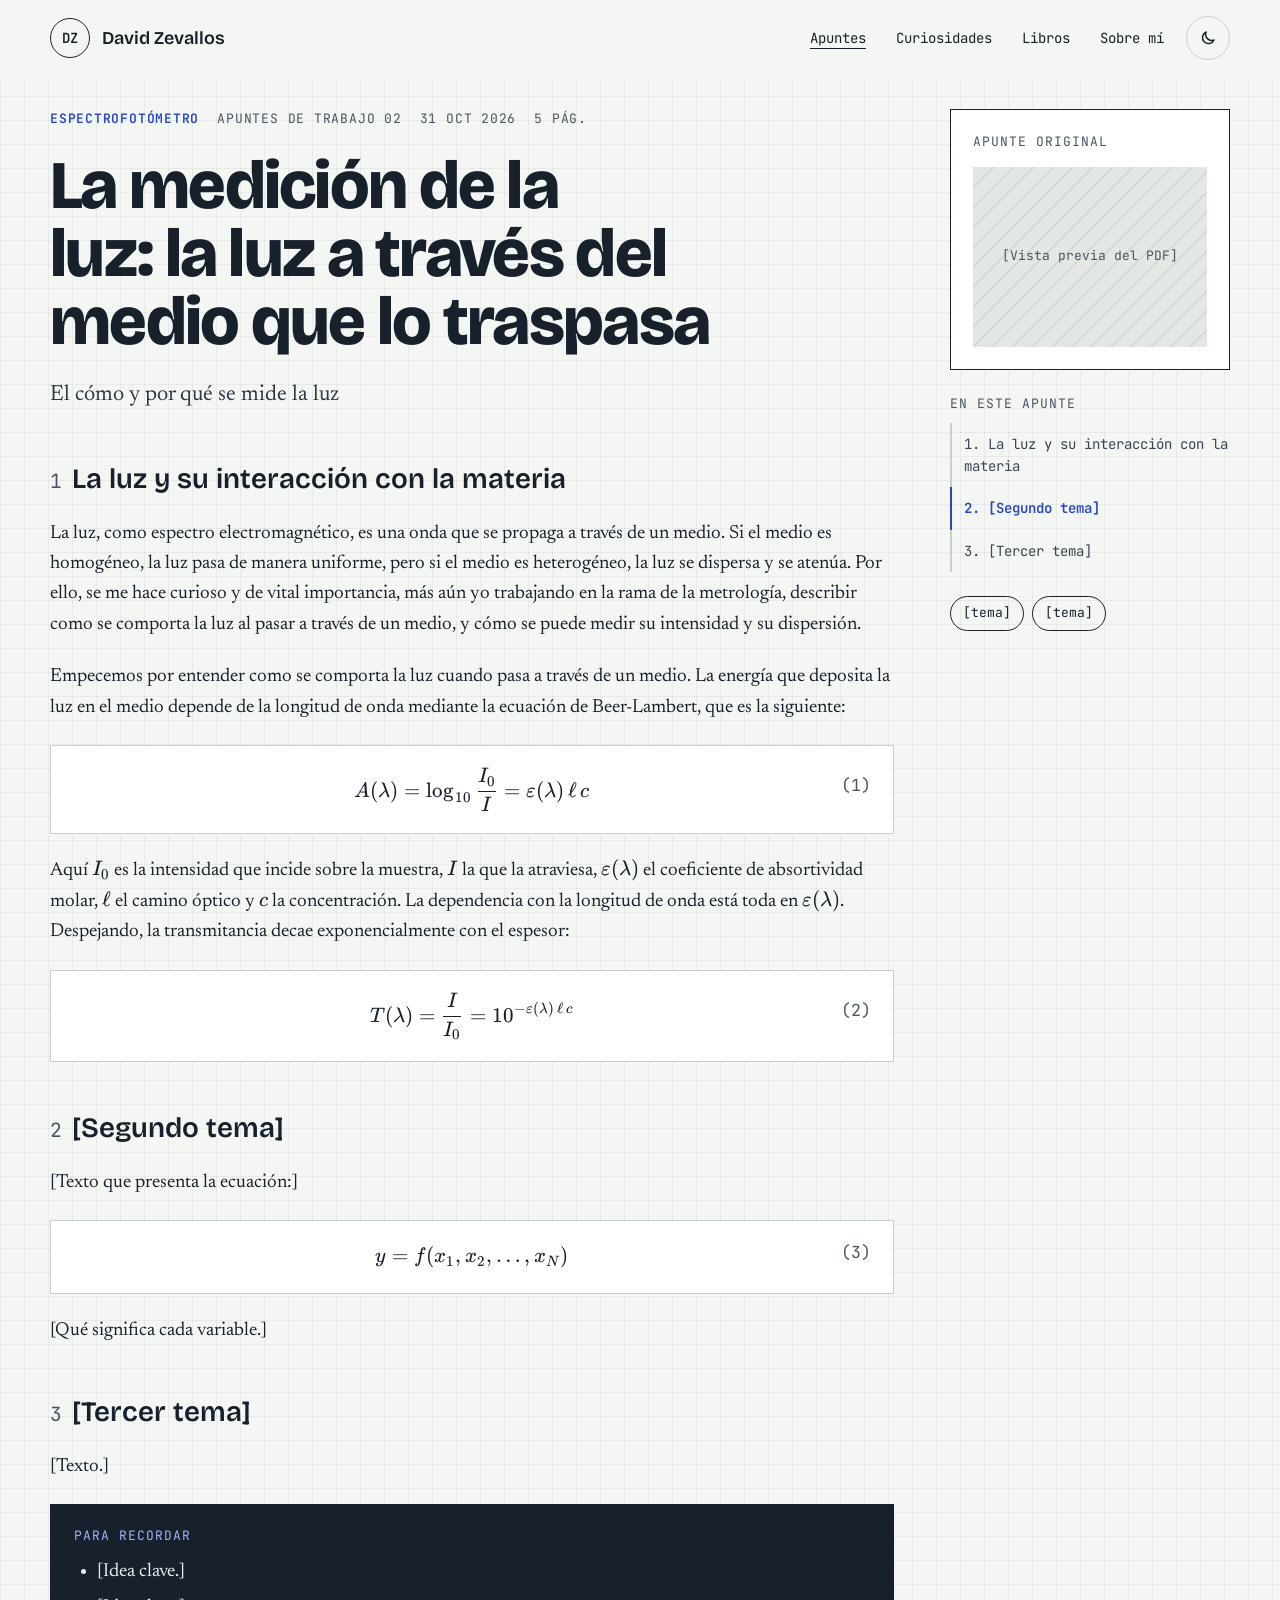
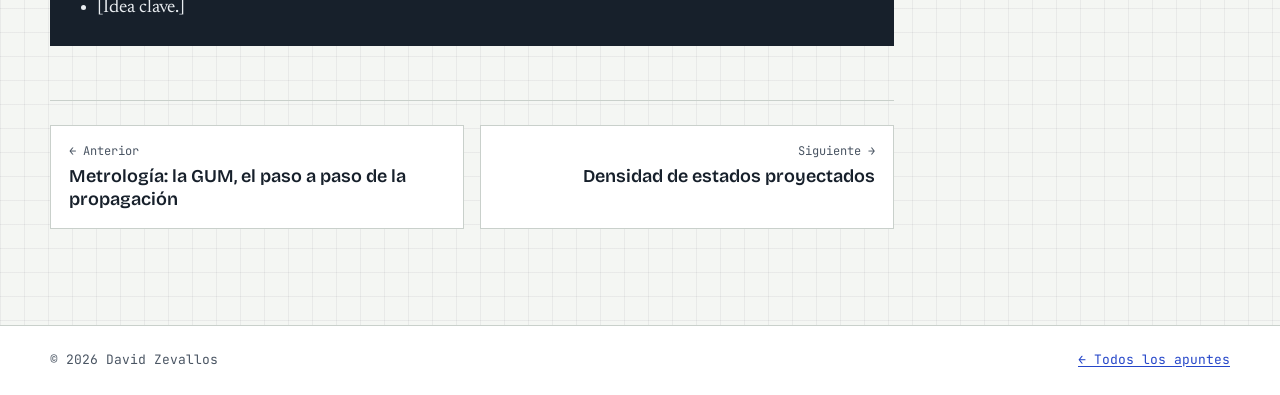
==== commit db98ccd9: "Apuntes de Física Computacional" ====
--- a/apuntes/espectrofotometro.html
+++ b/apuntes/espectrofotometro.html
@@ -41,7 +41,7 @@
         <a href="../index.html#apuntes" aria-current="page">Apuntes</a>
         <a href="../index.html#curiosidades">Curiosidades</a>
         <a href="../index.html#libros">Libros</a>
-        <a href="../index.html#fotos">Fotos</a>
+        <a href="../index.html#fotos" hidden>Fotos</a>
         <a href="../index.html#sobre-mi">Sobre mí</a>
         <button class="tema-boton" type="button" aria-label="Cambiar a tema oscuro">
           <svg class="icono-luna" viewBox="0 0 24 24" width="18" height="18" aria-hidden="true"><path d="M20 14.5A8 8 0 0 1 9.5 4a8 8 0 1 0 10.5 10.5Z"/></svg>
--- a/css/styles.css
+++ b/css/styles.css
@@ -1011,3 +1011,24 @@
   .visor-foto__barra { position: sticky; bottom: 0; }
 }
 @media (prefers-reduced-motion: reduce) { .impresion--grande.cambiando { animation: none; } }
+
+.figura {
+  margin: 2rem auto;
+  text-align: center;
+}
+.figura img {
+  max-width: 100%;
+  height: auto;
+  display: block;
+  margin: 0 auto;
+  border-radius: 6px;
+}
+.figura figcaption {
+  margin-top: 0.6rem;
+  font-size: 0.9em;
+  color: #555;
+  line-height: 1.4;
+}
+.figura__num {
+  font-weight: 600;
+}
